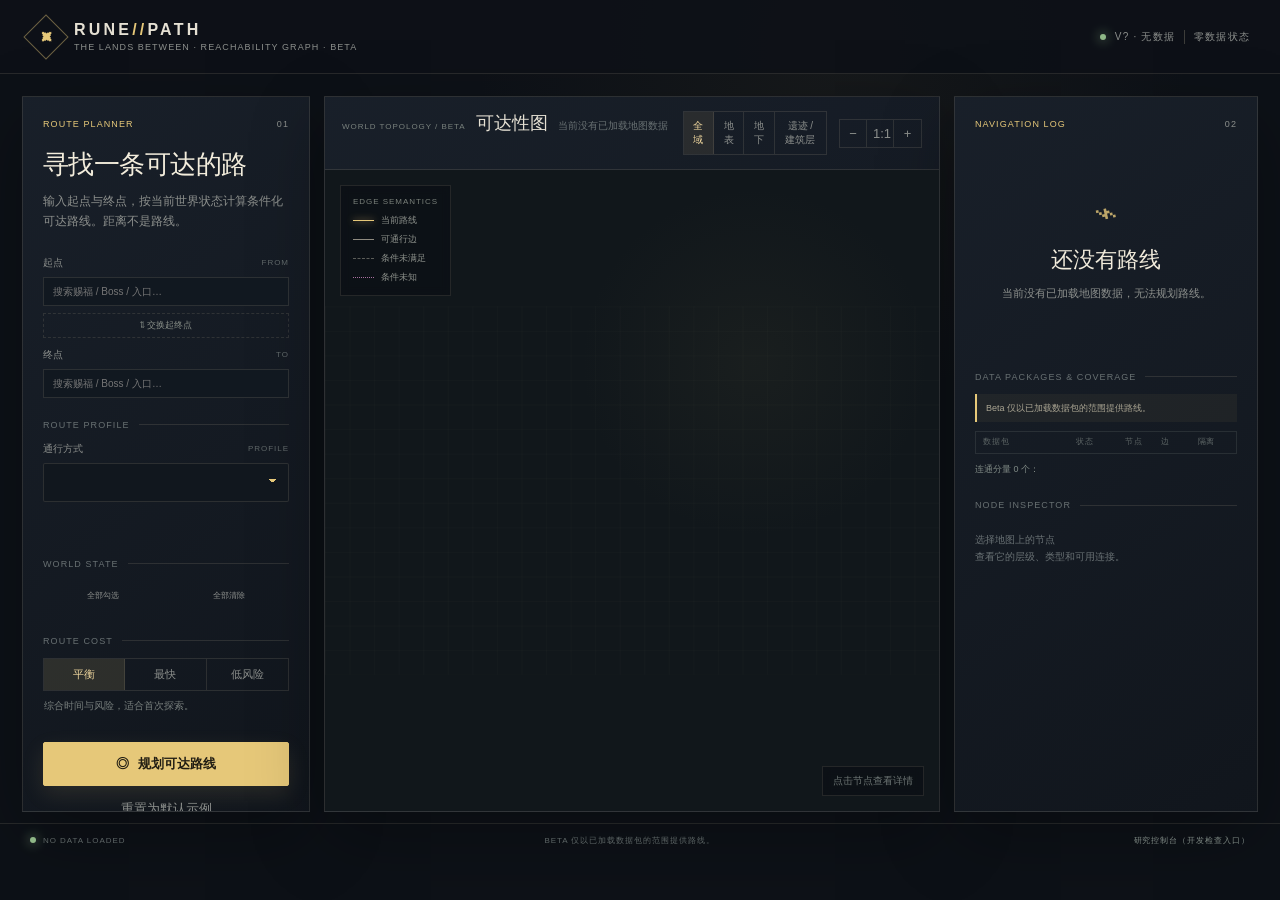
==== index.html @ a1908e92 "feat: official FromSoftware zh-CN fields for all graph data Complete data fields and display officia" ====
<!doctype html>
<html lang="zh-CN">
  <head>
    <meta charset="utf-8" />
    <meta name="viewport" content="width=device-width, initial-scale=1" />
    <meta name="theme-color" content="#0d1117" />
    <link rel="icon" href="data:image/svg+xml,%3Csvg xmlns='http://www.w3.org/2000/svg' viewBox='0 0 16 16'%3E%3Ctext y='13' font-size='13' fill='%23e9c979'%3E%E2%9C%A6%3C/text%3E%3C/svg%3E" />
    <title>RUNE//PATH · 艾尔登法环拓扑路线规划器（Beta）</title>
    <link rel="stylesheet" href="styles.css?v=beta-zh2" />
  </head>
  <body>
    <div class="app-shell">
      <header class="topbar">
        <div class="brand-lockup">
          <div class="brand-mark">✦</div>
          <div>
            <div class="brand-name">RUNE<span>//</span>PATH</div>
            <div class="brand-subtitle">THE LANDS BETWEEN · REACHABILITY GRAPH · BETA</div>
          </div>
        </div>
        <div class="topbar-meta">
          <span class="live-dot"></span>
          <span id="dataset-version">载入数据包中…</span>
          <span class="meta-divider"></span>
          <span id="package-status-chip">—</span>
        </div>
      </header>

      <main class="workspace">
        <aside class="control-panel panel">
          <div class="panel-kicker">ROUTE PLANNER <span>01</span></div>
          <h1>寻找一条可达的路</h1>
          <p class="lede">输入起点与终点，按当前世界状态计算条件化可达路线。距离不是路线。</p>

          <div class="field-group">
            <label for="origin-search">起点 <span>FROM</span></label>
            <div class="combobox" data-combobox="origin">
              <input id="origin-search" type="search" autocomplete="off" placeholder="搜索赐福 / Boss / 入口…" />
              <div class="combobox-list" hidden></div>
            </div>
          </div>
          <button id="swap-route" class="swap-button" title="交换起终点">⇅ 交换起终点</button>
          <div class="field-group">
            <label for="destination-search">终点 <span>TO</span></label>
            <div class="combobox" data-combobox="destination">
              <input id="destination-search" type="search" autocomplete="off" placeholder="搜索赐福 / Boss / 入口…" />
              <div class="combobox-list" hidden></div>
            </div>
          </div>

          <div class="section-line"><span>ROUTE PROFILE</span></div>
          <div class="field-group">
            <label for="route-profile-select">通行方式 <span>PROFILE</span></label>
            <select id="route-profile-select"></select>
          </div>
          <div class="profile-hint" id="route-profile-hint"></div>

          <div class="section-line"><span>WORLD STATE</span></div>
          <div class="condition-toolbar">
            <button id="conditions-all" class="ghost-button small">全部勾选</button>
            <button id="conditions-none" class="ghost-button small">全部清除</button>
          </div>
          <div id="conditions" class="condition-list"></div>

          <div class="section-line"><span>ROUTE COST</span></div>
          <div class="segmented" role="group" aria-label="路线偏好">
            <button class="segment active" data-preference="balanced">平衡</button>
            <button class="segment" data-preference="fast">最快</button>
            <button class="segment" data-preference="safe">低风险</button>
          </div>
          <div class="preference-hint" id="preference-hint">综合时间与风险，适合首次探索。</div>

          <button id="plan-route" class="primary-button"><span>◎</span> 规划可达路线</button>
          <button id="reset-route" class="ghost-button">重置为默认示例</button>

          <div class="data-note">
            <span class="note-icon">i</span>
            <span id="coverage-note">正在读取数据包清单…</span>
          </div>
        </aside>

        <section class="map-panel panel">
          <div class="map-toolbar">
            <div class="map-title">
              <span class="eyebrow">WORLD TOPOLOGY / BETA</span>
              <strong>可达性图</strong>
              <span id="graph-stats">加载中…</span>
            </div>
            <div class="toolbar-actions">
              <div class="layer-tabs" role="tablist" aria-label="地图层级">
                <button class="layer-tab active" data-layer="all">全域</button>
                <button class="layer-tab" data-layer="surface">地表</button>
                <button class="layer-tab" data-layer="underground">地下</button>
                <button class="layer-tab" data-layer="legacy">遗迹 / 建筑层</button>
              </div>
              <div class="zoom-controls">
                <button id="zoom-out" aria-label="缩小">−</button>
                <button id="zoom-reset" aria-label="重置缩放">1:1</button>
                <button id="zoom-in" aria-label="放大">+</button>
              </div>
            </div>
          </div>

          <div class="map-stage" id="map-stage">
            <svg id="topology-map" viewBox="0 0 1000 600" role="img" aria-label="艾尔登法环拓扑可达性图">
              <defs>
                <pattern id="grid" width="40" height="40" patternUnits="userSpaceOnUse">
                  <path d="M 40 0 L 0 0 0 40" fill="none" stroke="rgba(176, 155, 105, 0.08)" stroke-width="1" />
                </pattern>
                <filter id="route-glow" x="-50%" y="-50%" width="200%" height="200%">
                  <feGaussianBlur stdDeviation="3" result="blur" />
                  <feMerge><feMergeNode in="blur" /><feMergeNode in="SourceGraphic" /></feMerge>
                </filter>
                <marker id="arrow-default" markerWidth="8" markerHeight="8" refX="7" refY="4" orient="auto" markerUnits="strokeWidth">
                  <path d="M0,0 L8,4 L0,8 z" fill="#8f8b80" />
                </marker>
                <marker id="arrow-route" markerWidth="9" markerHeight="9" refX="8" refY="4.5" orient="auto" markerUnits="strokeWidth">
                  <path d="M0,0 L9,4.5 L0,9 z" fill="#e9c979" />
                </marker>
                <g id="map-transform">
                  <g id="region-labels"></g>
                  <g id="edge-layer"></g>
                  <g id="node-layer"></g>
                </g>
              </defs>
              <rect class="map-grid" x="0" y="0" width="1000" height="600" />
              <use href="#map-transform" />
            </svg>
            <div class="map-overlay top-left">
              <div class="map-legend-title">EDGE SEMANTICS</div>
              <div class="legend-row"><span class="legend-line route"></span><span>当前路线</span></div>
              <div class="legend-row"><span class="legend-line"></span><span>可通行边</span></div>
              <div class="legend-row"><span class="legend-line blocked"></span><span>条件未满足</span></div>
              <div class="legend-row"><span class="legend-line unknown"></span><span>条件未知</span></div>
            </div>
            <div class="map-overlay bottom-right" id="map-toast">点击节点查看详情</div>
            <div id="loading-state" class="loading-state">正在载入数据包…</div>
          </div>
        </section>

        <aside class="route-panel panel">
          <div class="panel-kicker">NAVIGATION LOG <span>02</span></div>
          <div id="route-summary" class="route-summary empty">
            <div class="summary-icon">⌁</div>
            <h2>还没有路线</h2>
            <p id="route-empty-hint">设定起点和终点后，规划器会按照当前世界状态计算可达路径。</p>
          </div>
          <div id="route-content" class="hidden">
            <div class="summary-head">
              <div>
                <span class="eyebrow">BEST AVAILABLE PATH</span>
                <h2 id="route-title">路线已规划</h2>
              </div>
              <button id="copy-route" class="copy-button" title="复制路线摘要">⧉</button>
            </div>
            <div class="metric-row">
              <div><strong id="route-time">—</strong><span>相对成本</span></div>
              <div><strong id="route-risk">—</strong><span>风险指数</span></div>
              <div><strong id="route-hops">—</strong><span>段连接</span></div>
            </div>
            <div class="path-track" id="path-track"></div>
            <div class="route-notice" id="route-notice"></div>
          </div>

          <div class="section-line node-section-title"><span>DATA PACKAGES &amp; COVERAGE</span></div>
          <div id="coverage-panel" class="coverage-panel">
            <div class="coverage-placeholder">数据包状态将在这里显示。</div>
          </div>

          <div class="section-line node-section-title"><span>NODE INSPECTOR</span></div>
          <div id="node-inspector" class="node-inspector">
            <div class="inspector-placeholder">选择地图上的节点<br />查看它的层级、类型和可用连接。</div>
          </div>
        </aside>
      </main>

      <footer class="footer-bar">
        <span><i class="status-pip"></i> <span id="engine-status">GRAPH ENGINE LOADING</span></span>
        <span id="footer-coverage">—</span>
        <span><a href="research.html" target="_blank" rel="noopener" class="research-link">研究控制台（开发检查入口）</a></span>
      </footer>
    </div>
    <script src="framework.js?v=beta-zh2"></script>
    <script src="app.js?v=beta-zh2"></script>
  </body>
</html>
---- styles.css ----
:root {
  color-scheme: dark;
  --bg: #0d1117;
  --panel: #141a22;
  --panel-raised: #1a212b;
  --panel-soft: #11171e;
  --line: rgba(202, 192, 160, 0.14);
  --line-strong: rgba(202, 192, 160, 0.26);
  --text: #e5e0d3;
  --muted: #8c8f8c;
  --gold: #e6c879;
  --gold-bright: #f3daa0;
  --blue: #73b4c8;
  --violet: #9d8bc8;
  --red: #d47d71;
  --green: #8fb787;
  --shadow: 0 24px 70px rgba(0, 0, 0, 0.28);
  font-family: "Segoe UI", "Microsoft YaHei", sans-serif;
}

* { box-sizing: border-box; }

body {
  margin: 0;
  min-width: 1120px;
  background: var(--bg);
  color: var(--text);
  font-size: 13px;
}

button, select { font: inherit; }
button { color: inherit; }

.app-shell { min-height: 100vh; background: radial-gradient(circle at 65% 5%, rgba(93, 84, 54, 0.12), transparent 30%), var(--bg); }

.topbar {
  height: 74px;
  padding: 0 30px;
  border-bottom: 1px solid var(--line);
  display: flex;
  align-items: center;
  justify-content: space-between;
  background: rgba(13, 17, 23, 0.88);
}

.brand-lockup, .topbar-meta, .toolbar-actions, .layer-tabs, .zoom-controls, .legend-row, .summary-head, .metric-row { display: flex; align-items: center; }
.brand-lockup { gap: 12px; }
.brand-mark { width: 32px; height: 32px; display: grid; place-items: center; color: var(--gold); border: 1px solid rgba(230, 200, 121, 0.44); transform: rotate(45deg); font-size: 14px; }
.brand-mark::first-letter { transform: rotate(-45deg); }
.brand-name { letter-spacing: 0.2em; font-size: 16px; font-weight: 700; }
.brand-name span { color: var(--gold); }
.brand-subtitle, .topbar-meta, .eyebrow, .panel-kicker, .section-line, label span, .map-legend-title, .footer-bar { letter-spacing: 0.12em; text-transform: uppercase; }
.brand-subtitle { font-size: 9px; color: var(--muted); margin-top: 3px; }
.topbar-meta { color: var(--muted); font-size: 10px; gap: 9px; }
.live-dot, .status-pip { width: 6px; height: 6px; background: var(--green); border-radius: 50%; box-shadow: 0 0 12px var(--green); }
.meta-divider { width: 1px; height: 14px; background: var(--line-strong); }

.workspace { padding: 22px; display: grid; grid-template-columns: 288px minmax(580px, 1fr) 304px; gap: 14px; max-width: 1720px; margin: 0 auto; height: calc(100vh - 74px - 33px - 44px); min-height: 620px; align-items: stretch; }
/* side panels scroll internally so a long condition list can never stretch the
   grid row and blow up the map panel height */
.control-panel, .route-panel { overflow-y: auto; }
.panel { background: linear-gradient(145deg, rgba(25, 32, 42, 0.98), rgba(17, 22, 29, 0.98)); border: 1px solid var(--line); box-shadow: var(--shadow); }
.control-panel, .route-panel { padding: 22px 20px; }
.panel-kicker { color: var(--gold); font-size: 9px; display: flex; justify-content: space-between; align-items: center; }
.panel-kicker span { color: var(--muted); }
h1, h2, p { margin: 0; }
h1 { font-family: Georgia, "Times New Roman", serif; font-weight: 400; letter-spacing: -0.02em; font-size: 26px; margin-top: 18px; color: #f3eddc; }
h2 { font-family: Georgia, "Times New Roman", serif; font-weight: 400; font-size: 22px; color: #f2ecdc; }
.lede { color: var(--muted); line-height: 1.7; font-size: 12px; margin: 9px 0 24px; }

.field-group { position: relative; }
.field-group label { display: flex; justify-content: space-between; align-items: center; color: var(--muted); font-size: 10px; margin-bottom: 7px; }
label span { color: #5e6667; font-size: 8px; }
select { width: 100%; appearance: none; border: 1px solid var(--line); border-radius: 2px; background: var(--panel-soft); color: var(--text); padding: 11px 30px 11px 12px; outline: none; cursor: pointer; background-image: linear-gradient(45deg, transparent 50%, var(--gold) 50%), linear-gradient(135deg, var(--gold) 50%, transparent 50%); background-position: calc(100% - 15px) 15px, calc(100% - 11px) 15px; background-size: 4px 4px, 4px 4px; background-repeat: no-repeat; }
select:focus { border-color: var(--gold); box-shadow: 0 0 0 2px rgba(230, 200, 121, 0.08); }
.route-arrow { color: var(--gold); text-align: center; font-size: 18px; line-height: 22px; opacity: .8; }

.section-line { display: flex; align-items: center; gap: 9px; color: #687072; font-size: 9px; margin: 22px 0 12px; }
.section-line::after { content: ""; height: 1px; background: var(--line); flex: 1; }
.condition-list { display: grid; gap: 7px; max-height: 46vh; overflow-y: auto; padding-right: 4px; }
.condition-item { display: flex; align-items: center; gap: 9px; padding: 8px 9px; border: 1px solid transparent; cursor: pointer; transition: .18s ease; }
.condition-item:hover { background: rgba(230, 200, 121, .04); border-color: var(--line); }
.condition-item input { accent-color: var(--gold); width: 14px; height: 14px; margin: 0; }
.condition-copy { min-width: 0; }
.condition-label { font-size: 11px; }
.condition-hint { color: #687072; font-size: 9px; margin-top: 3px; white-space: nowrap; overflow: hidden; text-overflow: ellipsis; }
.segmented { display: grid; grid-template-columns: repeat(3, 1fr); border: 1px solid var(--line); }
.segment { border: 0; border-right: 1px solid var(--line); background: transparent; padding: 8px 4px; color: var(--muted); cursor: pointer; font-size: 11px; }
.segment:last-child { border-right: 0; }
.segment.active { background: rgba(230, 200, 121, .12); color: var(--gold-bright); }
.preference-hint { min-height: 27px; color: #777e7c; font-size: 10px; line-height: 1.45; margin: 8px 1px 16px; }
.profile-hint { min-height: 27px; color: #9a9587; font-size: 10px; line-height: 1.45; margin: 8px 1px 16px; }
.primary-button, .ghost-button { width: 100%; border-radius: 2px; cursor: pointer; transition: .18s ease; }
.primary-button { padding: 12px; border: 1px solid var(--gold); color: #211d13; background: var(--gold); font-weight: 700; box-shadow: 0 8px 22px rgba(230, 200, 121, .12); }
.primary-button:hover { background: var(--gold-bright); box-shadow: 0 10px 28px rgba(230, 200, 121, .2); }
.primary-button span { margin-right: 5px; }
.ghost-button { border: 1px solid transparent; background: transparent; color: var(--muted); padding: 9px; margin-top: 4px; }
.ghost-button:hover { color: var(--text); border-color: var(--line); }
.data-note { display: flex; gap: 8px; align-items: flex-start; color: #697174; line-height: 1.55; font-size: 10px; margin-top: 28px; padding-top: 14px; border-top: 1px solid var(--line); }
.note-icon { display: grid; place-items: center; flex: 0 0 14px; width: 14px; height: 14px; border: 1px solid #667073; border-radius: 50%; font-size: 9px; }
code { color: #c0b58f; font-size: 9px; }

.map-panel { min-width: 0; display: flex; flex-direction: column; overflow: hidden; }
.map-toolbar { min-height: 70px; padding: 14px 17px; border-bottom: 1px solid var(--line); display: flex; justify-content: space-between; gap: 15px; }
.map-title { display: flex; align-items: baseline; gap: 10px; white-space: nowrap; }
.map-title strong { font-family: Georgia, "Times New Roman", serif; font-size: 18px; font-weight: 400; }
.map-title > span:last-child { color: #687072; font-size: 10px; }
.eyebrow { color: #79817d; font-size: 8px; }
.toolbar-actions { gap: 12px; }
.layer-tabs { border: 1px solid var(--line); }
.layer-tab { border: 0; border-right: 1px solid var(--line); color: var(--muted); background: transparent; padding: 7px 9px; font-size: 10px; cursor: pointer; }
.layer-tab:last-child { border-right: 0; }
.layer-tab.active { color: var(--gold-bright); background: rgba(230, 200, 121, .09); }
.zoom-controls { border: 1px solid var(--line); }
.zoom-controls button { width: 27px; height: 27px; background: transparent; border: 0; border-right: 1px solid var(--line); color: var(--muted); cursor: pointer; }
.zoom-controls button:last-child { border-right: 0; }
.zoom-controls button:hover { color: var(--gold-bright); background: rgba(230, 200, 121, .07); }
.map-stage { position: relative; flex: 1; min-height: 620px; background: #11171b; overflow: hidden; }
/* absolute fill breaks the flex/percentage height cycle between the stage and
   the SVG; without it the map grows unboundedly tall on wide viewBoxes */
#topology-map { position: absolute; inset: 0; width: 100%; height: 100%; display: block; background: radial-gradient(circle at 70% 30%, rgba(94, 89, 58, .11), transparent 28%), #11171b; }
.map-grid { fill: url(#grid); }
.map-overlay { position: absolute; pointer-events: none; background: rgba(12, 16, 21, .78); border: 1px solid rgba(202, 192, 160, .13); backdrop-filter: blur(5px); }
.map-overlay.top-left { left: 15px; top: 15px; padding: 11px 12px; }
.coordinate-layer-meta { left: 15px; bottom: 15px; max-width: 330px; padding: 9px 10px; color: #aeb5aa; font-size: 9px; line-height: 1.55; }
.coordinate-layer-meta strong { color: var(--gold-bright); font-weight: 500; }
.coordinate-layer-meta .layer-meta-note { color: #7f8984; margin-top: 4px; }
.map-overlay.bottom-right { right: 15px; bottom: 15px; padding: 7px 10px; color: #6c7473; font-size: 10px; }
.map-legend-title { color: #7a817b; font-size: 8px; margin-bottom: 8px; }
.legend-row { gap: 7px; color: #8c918b; font-size: 9px; margin-top: 6px; }
.legend-line { width: 21px; height: 0; border-top: 1.5px solid #8f8b80; }
.legend-line.route { border-color: var(--gold); box-shadow: 0 0 7px var(--gold); }
.legend-line.blocked { border-color: #5b5d59; border-top-style: dashed; }
.loading-state { position: absolute; inset: 0; display: grid; place-items: center; color: var(--muted); background: rgba(17, 23, 27, .75); }
.loading-state.hidden { display: none; }

.region-label { fill: rgba(230, 200, 121, .24); font-size: 11px; letter-spacing: .15em; font-family: Georgia, serif; }
.region-rule { stroke: rgba(230, 200, 121, .14); stroke-width: 1; stroke-dasharray: 3 8; }
.edge { fill: none; stroke: #777a74; stroke-width: 1.8; opacity: .7; marker-end: url(#arrow-default); transition: .2s ease; }
.edge.conditional { stroke-dasharray: 5 5; stroke: #545b58; opacity: .45; }
.edge.blocked { stroke: #414744; opacity: .35; }
.edge.candidate { stroke: #66716e; stroke-width: 1; stroke-dasharray: 2 6; opacity: .22; marker-end: none; }
.edge.route { stroke: var(--gold); stroke-width: 3.3; opacity: 1; marker-end: url(#arrow-route); filter: url(#route-glow); }
.edge-label { fill: #7b817c; font-size: 8px; pointer-events: none; paint-order: stroke; stroke: #11171b; stroke-width: 4px; stroke-linejoin: round; }
.edge-label.route-label { fill: var(--gold-bright); }
.node-group { cursor: pointer; transition: opacity .2s ease; }
.node-group.dim { opacity: .26; }
.node-hit { fill: transparent; stroke: transparent; stroke-width: 17; }
.node-ring { fill: #182027; stroke: #9b9b8a; stroke-width: 1.5; }
.node-core { fill: #74796f; }
.node-label { fill: #bbbbae; font-size: 10px; pointer-events: none; paint-order: stroke; stroke: #11171b; stroke-width: 4px; stroke-linejoin: round; }
.node-label-hidden { display: none; }
.node-region { fill: #6d7774; font-size: 7px; pointer-events: none; paint-order: stroke; stroke: #11171b; stroke-width: 3px; }
.node-group.selected .node-ring { stroke: var(--gold-bright); stroke-width: 2.4; filter: url(#route-glow); }
.node-group.route-node .node-ring { stroke: var(--gold); }
.node-group.origin .node-ring { stroke: var(--blue); }
.node-group.destination .node-ring { stroke: var(--red); }
.node-group.kind-target .node-ring { stroke: var(--gold); stroke-dasharray: 2 2; }
.node-group.kind-boss .node-ring { stroke: var(--red); }
.node-group.kind-teleport .node-ring { stroke: var(--violet); }
.node-group:hover .node-ring { stroke: var(--gold-bright); stroke-width: 2.3; }
.node-status { fill: var(--gold); font-size: 9px; pointer-events: none; }

.route-panel { min-height: 716px; }
.route-summary.empty { padding: 60px 8px 45px; text-align: center; }
.summary-icon { color: var(--gold); font-size: 42px; line-height: 1; transform: rotate(-12deg); opacity: .8; margin-bottom: 14px; }
.route-summary h2 { font-size: 22px; }
.route-summary p { color: var(--muted); font-size: 11px; line-height: 1.7; margin-top: 9px; }
.hidden { display: none !important; }
.summary-head { justify-content: space-between; gap: 10px; margin: 28px 0 15px; }
.summary-head h2 { margin-top: 4px; font-size: 21px; }
.copy-button { width: 30px; height: 30px; border: 1px solid var(--line); background: transparent; color: var(--muted); cursor: pointer; }
.copy-button:hover { color: var(--gold); border-color: var(--gold); }
.metric-row { border-top: 1px solid var(--line); border-bottom: 1px solid var(--line); padding: 14px 0; justify-content: space-between; }
.metric-row > div { display: flex; flex-direction: column; gap: 4px; }
.metric-row strong { font-family: Georgia, serif; color: var(--gold-bright); font-weight: 400; font-size: 22px; }
.metric-row span { color: #727977; font-size: 9px; }
.path-track { padding: 17px 3px 6px; max-height: 310px; overflow: auto; }
.path-step { position: relative; display: grid; grid-template-columns: 20px 1fr; gap: 9px; min-height: 48px; }
.path-step:not(:last-child)::before { content: ""; position: absolute; left: 9px; top: 20px; bottom: -4px; width: 1px; background: rgba(230, 200, 121, .28); }
.step-dot { z-index: 1; width: 19px; height: 19px; border: 1px solid var(--gold); background: #151c21; border-radius: 50%; color: var(--gold); display: grid; place-items: center; font-size: 8px; }
.step-copy { padding-bottom: 13px; }
.step-node { color: #ede7d7; font-size: 11px; }
.step-edge { color: var(--gold); font-size: 9px; margin-top: 4px; }
.step-meta { color: #6d7572; font-size: 9px; margin-top: 3px; }
.route-notice { color: #888d86; font-size: 10px; line-height: 1.6; padding: 9px 10px; margin-top: 8px; border-left: 2px solid var(--gold); background: rgba(230, 200, 121, .05); }
.route-notice.warning { border-color: var(--red); }
.node-section-title { margin-top: 24px; }
.node-inspector { min-height: 110px; }
.inspector-placeholder { color: #697174; font-size: 10px; line-height: 1.7; padding: 9px 0; }
.inspector-card { padding: 10px 0; }
.inspector-head { display: flex; justify-content: space-between; align-items: flex-start; gap: 8px; }
.inspector-title { color: #f0eada; font-family: Georgia, serif; font-size: 18px; }
.inspector-type { color: var(--gold); font-size: 9px; margin-top: 4px; }
.inspector-region { color: #737b78; font-size: 10px; }
.inspector-description { color: var(--muted); line-height: 1.6; font-size: 10px; margin: 12px 0; }
.inspector-online { color: #b7c18f; line-height: 1.6; font-size: 9px; margin: 8px 0 12px; border-left: 2px solid rgba(160, 190, 110, .55); padding-left: 8px; }
.inspector-target-group { color: #b7c18f; line-height: 1.5; font-size: 9px; margin: 8px 0 12px; border-left: 2px solid rgba(230, 200, 121, .55); padding-left: 8px; }
.inspector-route-assessment { color: #c6b98d; line-height: 1.5; font-size: 9px; margin: 8px 0 12px; border-left: 2px solid rgba(199, 125, 125, .65); padding-left: 8px; }
.inspector-route-assessment strong { color: #e0a49b; font-weight: 500; }
.target-group-title { color: #ded6bb; }
.target-group-meta, .target-group-items { color: #7f8984; margin-top: 3px; }
.target-group-items a { color: var(--gold); }
.target-group-route { display: flex; justify-content: space-between; gap: 8px; border-top: 1px solid rgba(119, 130, 127, .18); margin-top: 4px; padding-top: 4px; }
.target-group-route-button { width: 100%; border-left: 0; border-right: 0; border-bottom: 0; background: transparent; color: inherit; cursor: pointer; text-align: left; }
.target-group-route-button:hover { background: rgba(230, 200, 121, .08); }
.target-group-route span:last-child { color: #7f8984; text-align: right; }
.online-query { margin: 8px 0 12px; }
.online-query-row { display: grid; grid-template-columns: 82px 1fr 42px; gap: 4px; }
.online-query-row select, .online-query-row input, .online-query-row button { min-width: 0; border: 1px solid var(--line); background: #111820; color: #b9b8a9; font-size: 9px; padding: 6px 5px; }
.online-query-row button { color: var(--gold); cursor: pointer; }
.online-query-row button:hover { border-color: rgba(230, 200, 121, .6); }
.online-poi-results { color: #7f8984; font-size: 9px; line-height: 1.5; max-height: 180px; overflow: auto; margin-top: 6px; }
.online-poi-summary { color: #b7c18f; margin-bottom: 5px; }
.online-poi-result { border-top: 1px solid rgba(119, 130, 127, .18); padding: 5px 0; }
.online-poi-result.clickable { cursor: pointer; }
.online-poi-result.clickable:hover { background: rgba(230, 200, 121, .06); }
.online-poi-result strong, .online-poi-result span { display: block; }
.online-poi-result strong { color: #ded6bb; font-weight: 500; }
.online-poi-result span { color: #7f8984; }
.online-text-location-list { display: grid; gap: 4px; margin-top: 5px; }
.online-text-location-button { border: 1px solid var(--line); background: transparent; color: var(--gold); cursor: pointer; font-size: 9px; padding: 4px 5px; text-align: left; }
.online-text-location-button:hover { border-color: rgba(230, 200, 121, .6); background: rgba(230, 200, 121, .06); }
.online-item-evidence-list { display: grid; gap: 4px; margin-top: 6px; }
.online-item-evidence-button { border: 1px solid rgba(160, 190, 110, .25); background: rgba(17, 24, 32, .45); color: #aebd9a; cursor: pointer; font-size: 9px; line-height: 1.4; padding: 5px 6px; text-align: left; }
.online-item-evidence-button:hover { border-color: rgba(230, 200, 121, .6); background: rgba(230, 200, 121, .06); }
.coordinate-inspector-details { color: #7f8984; font-size: 9px; margin-top: 10px; }
.coordinate-inspector-details summary { color: var(--gold); cursor: pointer; }
.coordinate-inspector-details pre { max-height: 220px; overflow: auto; white-space: pre-wrap; word-break: break-word; background: rgba(17, 24, 32, .7); padding: 7px; margin-top: 5px; }
.map-mode-tabs { display: flex; gap: 3px; margin-right: 5px; }
.map-mode { border: 1px solid var(--line); background: transparent; color: #7f8984; font-size: 9px; padding: 5px 7px; cursor: pointer; }
.map-mode.active, .map-mode:hover { color: var(--gold); border-color: rgba(230, 200, 121, .55); }
.coordinate-map-select { max-width: 170px; border: 1px solid var(--line); background: #111820; color: #b9b8a9; font-size: 9px; padding: 5px; }
.coordinate-poi-label { fill: #d8d0b5; font-size: 8px; pointer-events: none; }
.coordinate-poi-label.item { fill: #a8bd8e; }
.node-core.item { fill: #a8bd8e; }
.node-core.entity { fill: #c77d7d; }
.node-core.gathering { fill: #8bb4a6; }
.node-core.grace-position { fill: #d0a85f; }
.node-core.boss { fill: #d46b73; }
.node-core.conversion { fill: #73b9c9; }
.node-core.local-msbe-core { fill: #99a5a7; }
.node-core.local-msbe-core.asset { fill: #7e8b8f; }
.node-core.local-msbe-core.collision { fill: #e9c979; }
.node-core.local-msbe-core.connectcollision { fill: #e28f63; }
.node-core.local-msbe-core.enemy { fill: #d46b73; }
.node-core.local-msbe-core.dummyenemy { fill: #a86f9f; }
.node-core.local-msbe-core.map-piece { fill: #889da7; }
.node-core.local-msbe-core.transition { fill: #73b9c9; }
.node-core.local-msbe-core.connection { fill: #73b9c9; }
.node-core.local-msbe-core.treasure { fill: #a8bd8e; }
.local-topology-edge { stroke: rgba(115, 185, 201, .28); stroke-width: 1; pointer-events: stroke; }
.local-topology-edge.selected { stroke: #e9c979; stroke-width: 2.2; opacity: .9; }
.local-abstract-relation { stroke: rgba(233,201,121,.32); stroke-width: 1.4; stroke-dasharray: 4 4; pointer-events: none; }
.local-abstract-interaction { stroke: rgba(205,170,238,.38); stroke-width: 1.1; stroke-dasharray: 2 4; pointer-events: none; }
.local-abstract-interaction-transport { stroke: #f08eb7; stroke-width: 1.6; stroke-dasharray: 5 2; pointer-events: none; opacity: .82; }
.local-abstract-scripted-warp { stroke: #f1b46a; stroke-width: 1.8; stroke-dasharray: 6 3; pointer-events: none; opacity: .9; }
.local-abstract-emevd-warp-evidence { stroke: #a8a2e8; stroke-width: 1.2; stroke-dasharray: 3 3; pointer-events: none; opacity: .75; }
.local-abstract-exact-endpoint { stroke: #8bd4b5; stroke-width: 1.6; pointer-events: none; opacity: .85; }
.local-native-edge { stroke: rgba(115, 185, 201, .34); stroke-width: 1.2; pointer-events: stroke; opacity: .82; }
.local-native-core { fill: #73b9c9; stroke: rgba(10, 18, 24, .9); stroke-width: 1; }
.local-native-node:hover .local-native-core { fill: #e9c979; stroke: #fff0b0; stroke-width: 1.5; }
.local-abstract-core { stroke: rgba(10,18,24,.8); stroke-width: 1; }
.local-abstract.map_connection_endpoint .local-abstract-core { fill: #73b9c9; }
.local-abstract.interaction_event .local-abstract-core { fill: #e9c979; }
.local-abstract.vertical_jump_region .local-abstract-core,
.local-abstract.vertical_fall_region .local-abstract-core,
.local-abstract.locked_vertical_jump_region .local-abstract-core,
.local-abstract.locked_vertical_fall_region .local-abstract-core { fill: #d993c4; }
.local-abstract.airflow_region .local-abstract-core { fill: #8bd4b5; }
.node-core.local-topology-core { fill: #73b9c9; }
.coordinate-axis { fill: #717b77; font-size: 8px; pointer-events: none; }
.coordinate-focus-ring { fill: rgba(247, 224, 160, .08); stroke: #f7e0a0; stroke-width: 2; vector-effect: non-scaling-stroke; }
.coordinate-focus-core { fill: #fff2b7; stroke: #5b4b2b; stroke-width: 1; vector-effect: non-scaling-stroke; }
.coordinate-focus { pointer-events: auto; }
.inspector-source { color: #7f8984; line-height: 1.6; font-size: 9px; margin: 8px 0 12px; border-left: 2px solid rgba(230, 200, 121, .35); padding-left: 8px; }
.inspector-actions { display: grid; grid-template-columns: 1fr 1fr; gap: 6px; }
.inspector-actions button { border: 1px solid var(--line); background: transparent; color: #9b9f94; font-size: 9px; padding: 7px 3px; cursor: pointer; }
.inspector-actions button:hover { color: var(--gold); border-color: rgba(230, 200, 121, .5); }
.connection-list { margin-top: 13px; border-top: 1px solid var(--line); padding-top: 9px; }
.connection-list-title { color: #727a75; font-size: 9px; margin-bottom: 5px; }
.connection-item { display: flex; justify-content: space-between; gap: 8px; color: #9ca095; font-size: 9px; padding: 4px 0; }
.connection-mode { color: #7c8b88; text-align: right; }

.footer-bar { height: 33px; border-top: 1px solid var(--line); padding: 0 30px; display: flex; justify-content: space-between; align-items: center; color: #5d6565; font-size: 8px; }
.footer-bar > span:first-child { display: flex; align-items: center; gap: 7px; }

@media (max-width: 1250px) {
  body { min-width: 980px; }
  .workspace { grid-template-columns: 260px minmax(500px, 1fr) 270px; padding: 14px; }
  .control-panel, .route-panel { padding-left: 15px; padding-right: 15px; }
  .layer-tab { padding-left: 6px; padding-right: 6px; }
}

/* ============ RUNE//PATH Beta player UI ============ */

/* combobox search */
.combobox { position: relative; }
.combobox input { width: 100%; box-sizing: border-box; border: 1px solid var(--line); background: #111820; color: #b9b8a9; font-size: 10px; padding: 8px 9px; }
.combobox input:focus { outline: none; border-color: rgba(230, 200, 121, .55); }
.combobox-list { position: absolute; z-index: 50; top: calc(100% + 4px); left: 0; right: 0; max-height: 260px; overflow: auto; background: #0e1419; border: 1px solid var(--line); box-shadow: 0 8px 24px rgba(0,0,0,.5); }
.combobox-group { color: var(--gold); font-size: 8px; letter-spacing: .12em; padding: 7px 9px 3px; text-transform: uppercase; }
.combobox-item { display: flex; justify-content: space-between; gap: 8px; padding: 6px 9px; cursor: pointer; }
.combobox-item.active, .combobox-item:hover { background: rgba(230, 200, 121, .09); }
.combobox-item-label { color: #ded6bb; font-size: 10px; }
.combobox-item-meta { color: #6f7874; font-size: 8px; text-align: right; white-space: nowrap; }
.combobox-empty { color: #7f8984; font-size: 9px; padding: 10px 9px; }

.swap-button { width: 100%; border: 1px dashed var(--line); background: transparent; color: #8a9089; font-size: 9px; padding: 5px 0; margin: 7px 0 10px; cursor: pointer; }
.swap-button:hover { color: var(--gold); border-color: rgba(230, 200, 121, .5); }

.condition-toolbar { display: flex; gap: 6px; margin-bottom: 8px; }
.ghost-button.small { font-size: 8px; padding: 4px 7px; }
.condition-empty { color: #7f8984; font-size: 9px; padding: 8px 0; }

/* route steps */
.route-step { display: flex; gap: 10px; padding: 10px 0; border-bottom: 1px solid rgba(119, 130, 127, .16); }
.route-step-index { flex: 0 0 20px; height: 20px; border: 1px solid rgba(230, 200, 121, .5); color: var(--gold); font-size: 9px; display: flex; align-items: center; justify-content: center; border-radius: 50%; }
.route-step-body { min-width: 0; }
.route-step-title { color: #e2dcc4; font-size: 10.5px; line-height: 1.5; }
.route-step-arrow { color: var(--gold); margin: 0 3px; }
.route-step-meta { color: #b7c18f; font-size: 9px; margin-top: 2px; }
.route-step-detail { color: #7f8984; font-size: 8.5px; margin-top: 2px; line-height: 1.5; }
.route-step-provenance { display: flex; flex-wrap: wrap; gap: 5px; margin-top: 5px; }
.prov-chip { border: 1px solid rgba(119, 130, 127, .3); color: #8b938d; font-size: 8px; padding: 2px 5px; }
.prov-chip.prov-oneway { border-color: rgba(230, 200, 121, .5); color: var(--gold); }

/* blocked explanation card */
.blocked-card { padding: 4px 2px; }
.blocked-title { color: #d8a08a; font-size: 10.5px; line-height: 1.6; margin-bottom: 9px; }
.blocked-conditions { display: grid; gap: 6px; margin-bottom: 9px; }
.blocked-condition { border-left: 2px solid rgba(230, 200, 121, .5); background: rgba(230, 200, 121, .05); padding: 7px 9px; }
.blocked-condition-label { color: #e2dcc4; font-size: 10px; }
.blocked-condition-hint { color: #7f8984; font-size: 8.5px; margin-top: 2px; line-height: 1.5; }
.blocked-tip { color: #6f7874; font-size: 8.5px; line-height: 1.6; }

/* coverage panel */
.coverage-panel { color: #8b938d; font-size: 9px; line-height: 1.6; }
.coverage-placeholder { color: #5d6565; font-size: 9px; padding: 8px 0; }
.coverage-statement { border-left: 2px solid var(--gold); background: rgba(230, 200, 121, .05); padding: 7px 9px; margin-bottom: 9px; color: #a9a492; }
.coverage-table { border: 1px solid rgba(119, 130, 127, .2); margin-bottom: 8px; }
.coverage-row { display: grid; grid-template-columns: 1.4fr .7fr .5fr .5fr .5fr; gap: 5px; padding: 4px 7px; border-bottom: 1px solid rgba(119, 130, 127, .12); }
.coverage-row:last-child { border-bottom: none; }
.coverage-row-head { color: #5d6565; font-size: 8px; text-transform: uppercase; letter-spacing: .1em; }
.coverage-row span { overflow: hidden; text-overflow: ellipsis; white-space: nowrap; }
.status-ok { color: #a8bd8e; }
.status-fail { color: #d46b73; }
.status-pending { color: #7f8984; }
.coverage-details { margin-top: 6px; }
.coverage-details summary { color: var(--gold); cursor: pointer; font-size: 9px; }
.quarantine-package { color: #c9a25f; font-size: 8.5px; margin-top: 5px; }
.quarantine-item { color: #7f8984; font-size: 8px; padding-left: 9px; }
.coverage-components { color: #7f8984; margin-top: 8px; }
.coverage-warning { color: #d8a08a; margin-top: 8px; line-height: 1.6; }

/* node inspector */
.inspector-section-title { color: #5d6565; font-size: 8px; text-transform: uppercase; letter-spacing: .1em; margin: 10px 0 4px; }
.inspector-edge { display: flex; justify-content: space-between; gap: 8px; color: #9ca095; font-size: 9px; padding: 3px 0; }
.inspector-edge-blocked { color: #6d726d; }
.inspector-edge-mode { color: #7c8b88; text-align: right; }

/* edge unknown state */
.legend-line.unknown { border-color: #a86f9f; border-top-style: dotted; }
.edge.unknown { stroke: #7a5f80; stroke-dasharray: 3 3; opacity: .45; }

.research-link { color: #7f8984; text-decoration: none; }
.research-link:hover { color: var(--gold); }
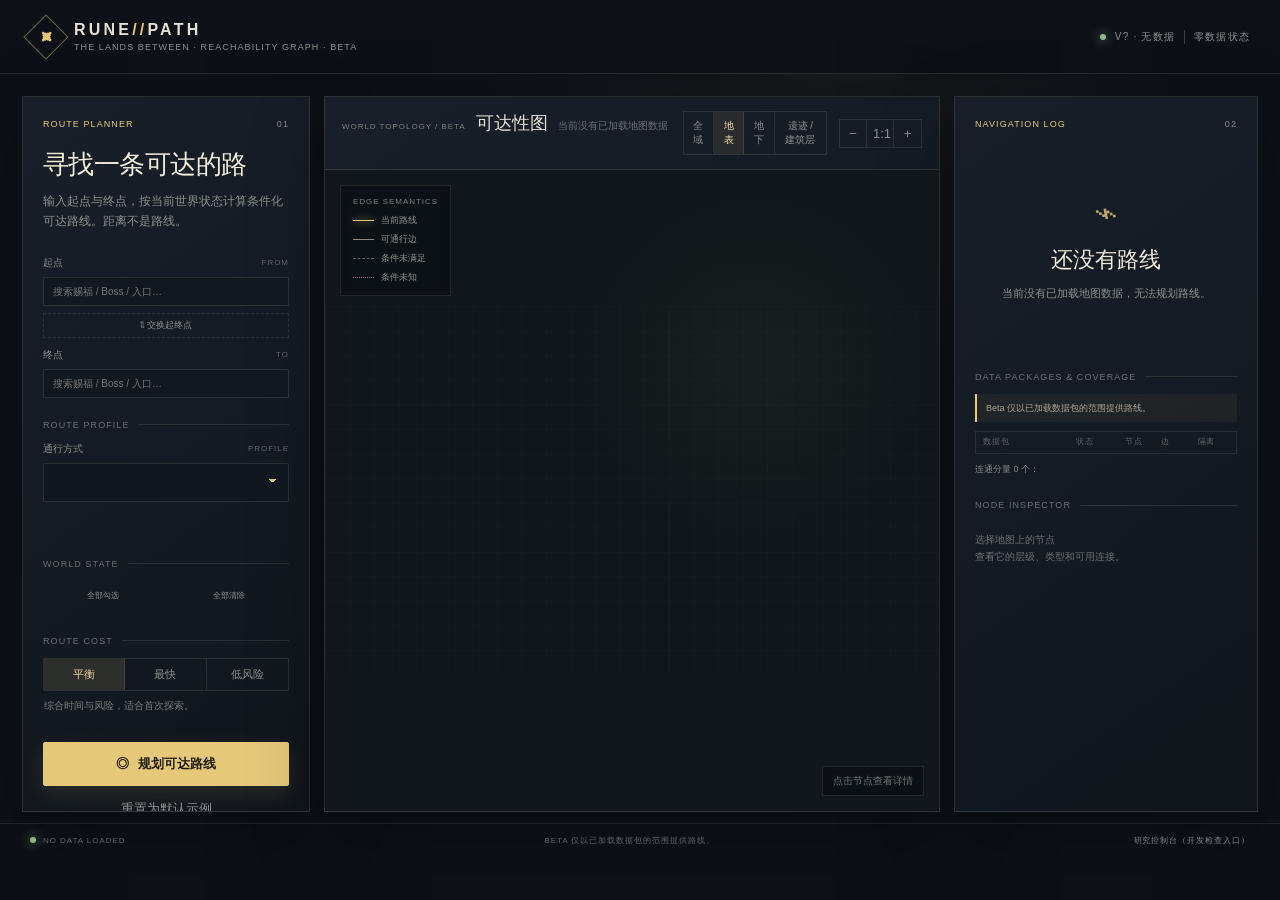
==== commit 549de32b: "feat: map readability overhaul (方案一~五) - 方案一: catalog graces auto-layout around region anchors (192 " ====
--- a/index.html
+++ b/index.html
@@ -6,7 +6,7 @@
     <meta name="theme-color" content="#0d1117" />
     <link rel="icon" href="data:image/svg+xml,%3Csvg xmlns='http://www.w3.org/2000/svg' viewBox='0 0 16 16'%3E%3Ctext y='13' font-size='13' fill='%23e9c979'%3E%E2%9C%A6%3C/text%3E%3C/svg%3E" />
     <title>RUNE//PATH · 艾尔登法环拓扑路线规划器（Beta）</title>
-    <link rel="stylesheet" href="styles.css?v=beta-zh2" />
+    <link rel="stylesheet" href="styles.css?v=v1-map-v3" />
   </head>
   <body>
     <div class="app-shell">
@@ -88,8 +88,8 @@
             </div>
             <div class="toolbar-actions">
               <div class="layer-tabs" role="tablist" aria-label="地图层级">
-                <button class="layer-tab active" data-layer="all">全域</button>
-                <button class="layer-tab" data-layer="surface">地表</button>
+                <button class="layer-tab" data-layer="all">全域</button>
+                <button class="layer-tab active" data-layer="surface">地表</button>
                 <button class="layer-tab" data-layer="underground">地下</button>
                 <button class="layer-tab" data-layer="legacy">遗迹 / 建筑层</button>
               </div>
@@ -180,7 +180,7 @@
         <span><a href="research.html" target="_blank" rel="noopener" class="research-link">研究控制台（开发检查入口）</a></span>
       </footer>
     </div>
-    <script src="framework.js?v=beta-zh2"></script>
-    <script src="app.js?v=beta-zh2"></script>
+    <script src="framework.js?v=v1-map-v3"></script>
+    <script src="app.js?v=v1-map-v3"></script>
   </body>
 </html>
--- a/styles.css
+++ b/styles.css
@@ -365,3 +365,20 @@
 
 .research-link { color: #7f8984; text-decoration: none; }
 .research-link:hover { color: var(--gold); }
+
+/* ============ map readability (方案四/二/五) ============ */
+
+/* zoom-dependent label levels: far view keeps only region labels readable */
+.map-stage[data-zoom-level="far"] .node-label,
+.map-stage[data-zoom-level="far"] .node-region { display: none; }
+.map-stage[data-zoom-level="far"] .node-status { display: none; }
+.map-stage[data-zoom-level="mid"] .node-region { display: none; }
+
+/* edge evidence channels (方案五) */
+.edge.local-declared { stroke-dasharray: 6 4; opacity: 0.45; }
+.edge.catalog-grace { stroke-dasharray: 2 4; opacity: 0.22; }
+.edge.local-declared.route, .edge.catalog-grace.route { opacity: 0.95; }
+
+/* focus mode dimming (方案二): non-focus nodes/edges recede */
+.edge.dim-edge { opacity: 0.08; }
+.node-group.dim-hard { opacity: 0.06; pointer-events: none; }
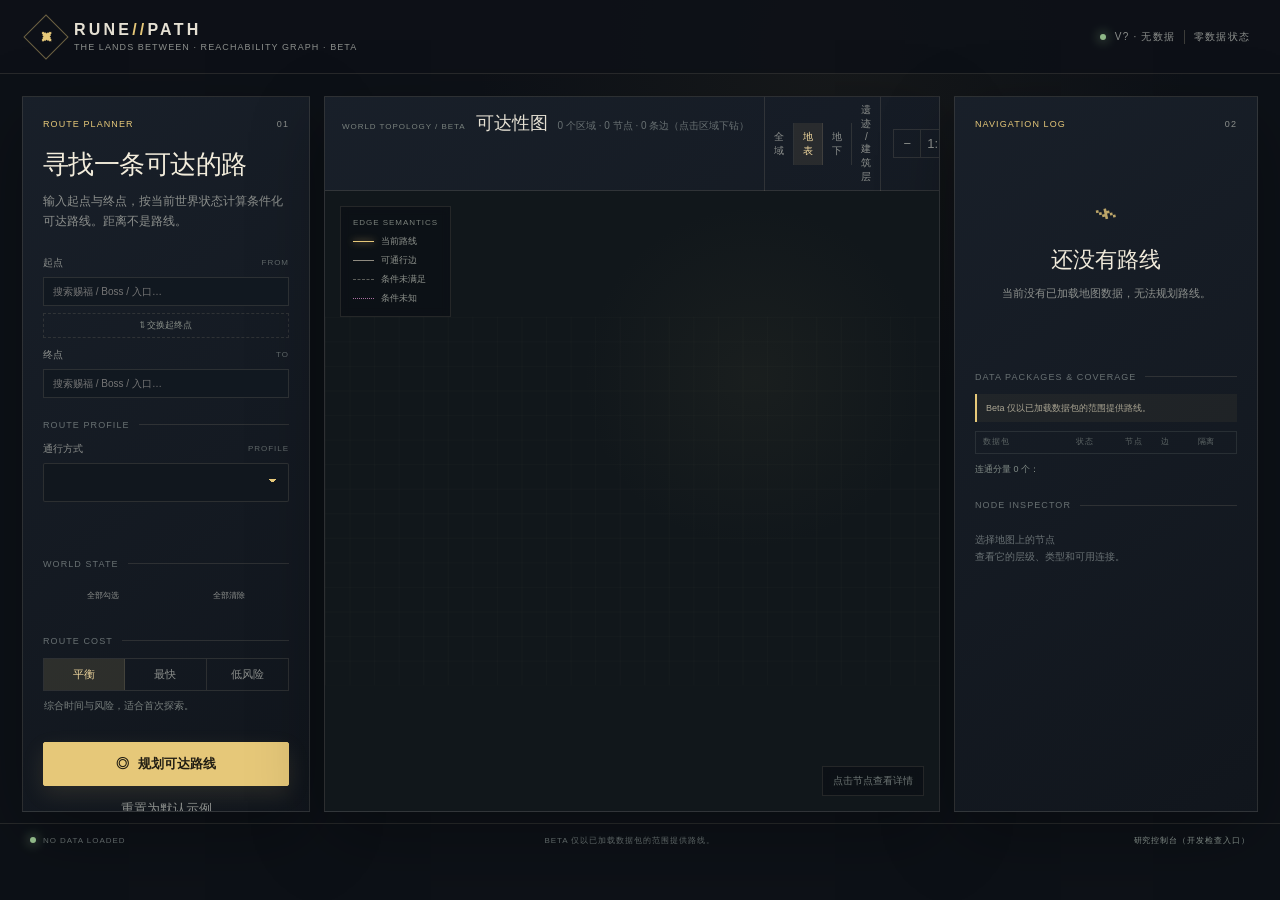
==== commit d4350552: "feat: region aggregate overview (方案六) - Default map view is now a region-level aggregate: 122 offici" ====
--- a/index.html
+++ b/index.html
@@ -6,7 +6,7 @@
     <meta name="theme-color" content="#0d1117" />
     <link rel="icon" href="data:image/svg+xml,%3Csvg xmlns='http://www.w3.org/2000/svg' viewBox='0 0 16 16'%3E%3Ctext y='13' font-size='13' fill='%23e9c979'%3E%E2%9C%A6%3C/text%3E%3C/svg%3E" />
     <title>RUNE//PATH · 艾尔登法环拓扑路线规划器（Beta）</title>
-    <link rel="stylesheet" href="styles.css?v=v1-map-v3" />
+    <link rel="stylesheet" href="styles.css?v=v1-regions3" />
   </head>
   <body>
     <div class="app-shell">
@@ -98,6 +98,7 @@
                 <button id="zoom-reset" aria-label="重置缩放">1:1</button>
                 <button id="zoom-in" aria-label="放大">+</button>
               </div>
+              <button id="map-back" class="map-back-button" hidden>← 返回全局</button>
             </div>
           </div>
 
@@ -180,7 +181,7 @@
         <span><a href="research.html" target="_blank" rel="noopener" class="research-link">研究控制台（开发检查入口）</a></span>
       </footer>
     </div>
-    <script src="framework.js?v=v1-map-v3"></script>
-    <script src="app.js?v=v1-map-v3"></script>
+    <script src="framework.js?v=v1-regions3"></script>
+    <script src="app.js?v=v1-regions3"></script>
   </body>
 </html>
--- a/styles.css
+++ b/styles.css
@@ -382,3 +382,22 @@
 /* focus mode dimming (方案二): non-focus nodes/edges recede */
 .edge.dim-edge { opacity: 0.08; }
 .node-group.dim-hard { opacity: 0.06; pointer-events: none; }
+
+/* camera interactions: grab cursor, panning state, no text selection */
+.map-stage { cursor: grab; user-select: none; }
+.map-stage.panning { cursor: grabbing; }
+
+/* ============ region overview (方案六) ============ */
+.region-node { cursor: pointer; }
+.region-node-core {
+  fill: rgba(230, 200, 121, 0.10);
+  stroke: rgba(230, 200, 121, 0.55);
+  stroke-width: 1.5;
+}
+.region-node:hover .region-node-core { fill: rgba(230, 200, 121, 0.24); }
+.region-node-label { fill: #e9c979; font-size: 15px; text-anchor: middle; font-weight: 600; pointer-events: none; }
+.region-node-sub { fill: #7f8984; font-size: 10px; text-anchor: middle; pointer-events: none; }
+.region-edge { stroke: rgba(115, 180, 200, 0.28); stroke-width: 1.5; stroke-dasharray: 5 4; pointer-events: none; }
+.map-back-button { border: 1px solid var(--line); background: transparent; color: var(--gold); font-size: 10px; padding: 5px 9px; margin-left: 6px; cursor: pointer; }
+.map-back-button:hover { border-color: rgba(230, 200, 121, 0.6); }
+.region-node-hit { fill: transparent; pointer-events: all; cursor: pointer; }
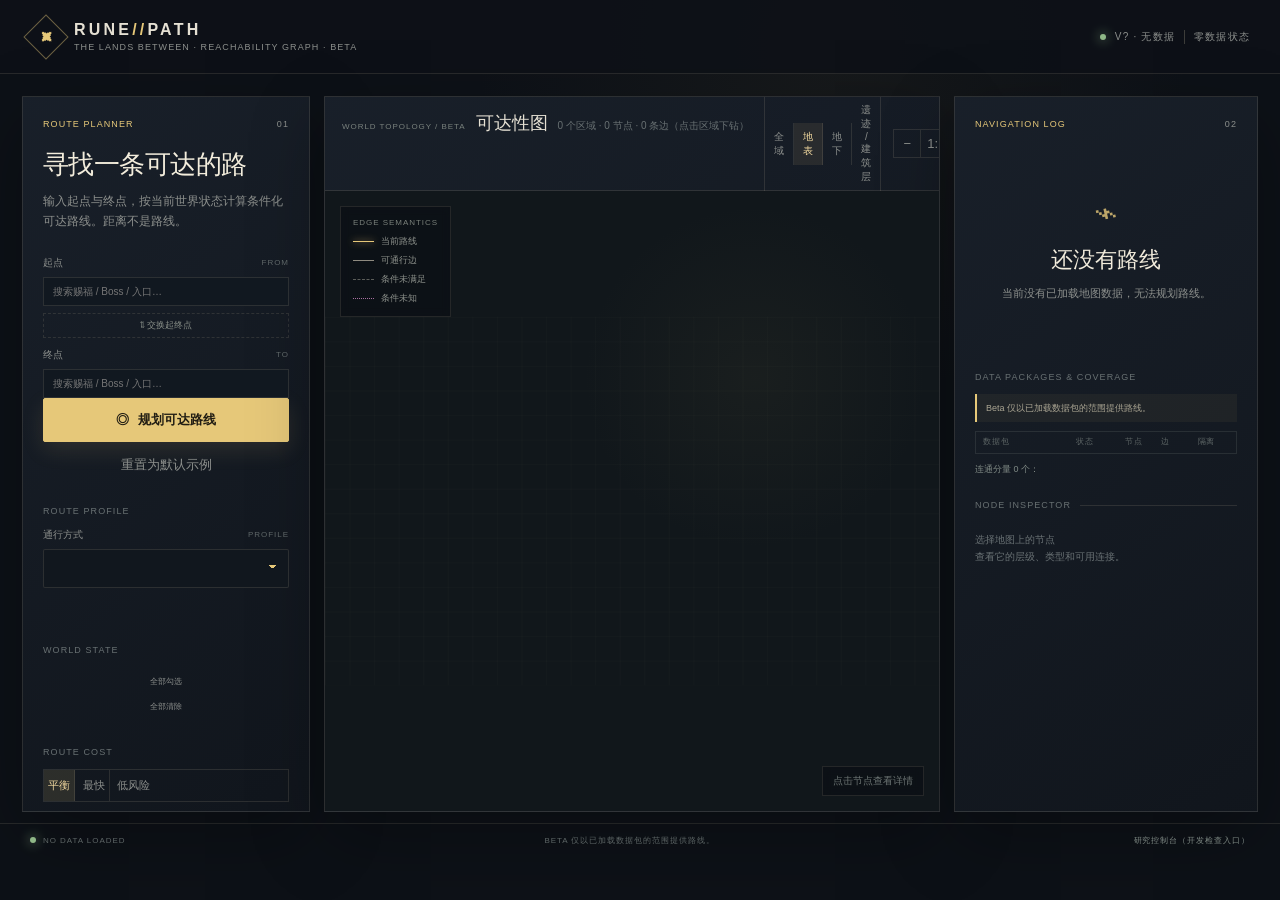
==== commit 01485481: "feat: mobile portrait layout and touch controls - Responsive single-column layout under 900px: works" ====
--- a/index.html
+++ b/index.html
@@ -2,11 +2,11 @@
 <html lang="zh-CN">
   <head>
     <meta charset="utf-8" />
-    <meta name="viewport" content="width=device-width, initial-scale=1" />
+    <meta name="viewport" content="width=device-width, initial-scale=1, maximum-scale=1, user-scalable=no" />
     <meta name="theme-color" content="#0d1117" />
     <link rel="icon" href="data:image/svg+xml,%3Csvg xmlns='http://www.w3.org/2000/svg' viewBox='0 0 16 16'%3E%3Ctext y='13' font-size='13' fill='%23e9c979'%3E%E2%9C%A6%3C/text%3E%3C/svg%3E" />
     <title>RUNE//PATH · 艾尔登法环拓扑路线规划器（Beta）</title>
-    <link rel="stylesheet" href="styles.css?v=v1-regions3" />
+    <link rel="stylesheet" href="styles.css?v=v1-mobile2" />
   </head>
   <body>
     <div class="app-shell">
@@ -48,30 +48,33 @@
             </div>
           </div>
 
-          <div class="section-line"><span>ROUTE PROFILE</span></div>
-          <div class="field-group">
-            <label for="route-profile-select">通行方式 <span>PROFILE</span></label>
-            <select id="route-profile-select"></select>
-          </div>
-          <div class="profile-hint" id="route-profile-hint"></div>
-
-          <div class="section-line"><span>WORLD STATE</span></div>
-          <div class="condition-toolbar">
-            <button id="conditions-all" class="ghost-button small">全部勾选</button>
-            <button id="conditions-none" class="ghost-button small">全部清除</button>
-          </div>
-          <div id="conditions" class="condition-list"></div>
-
-          <div class="section-line"><span>ROUTE COST</span></div>
-          <div class="segmented" role="group" aria-label="路线偏好">
-            <button class="segment active" data-preference="balanced">平衡</button>
-            <button class="segment" data-preference="fast">最快</button>
-            <button class="segment" data-preference="safe">低风险</button>
-          </div>
-          <div class="preference-hint" id="preference-hint">综合时间与风险，适合首次探索。</div>
-
           <button id="plan-route" class="primary-button"><span>◎</span> 规划可达路线</button>
           <button id="reset-route" class="ghost-button">重置为默认示例</button>
+
+          <details class="advanced-settings">
+            <summary class="advanced-settings-summary">世界状态与通行设置</summary>
+            <div class="section-line"><span>ROUTE PROFILE</span></div>
+            <div class="field-group">
+              <label for="route-profile-select">通行方式 <span>PROFILE</span></label>
+              <select id="route-profile-select"></select>
+            </div>
+            <div class="profile-hint" id="route-profile-hint"></div>
+
+            <div class="section-line"><span>WORLD STATE</span></div>
+            <div class="condition-toolbar">
+              <button id="conditions-all" class="ghost-button small">全部勾选</button>
+              <button id="conditions-none" class="ghost-button small">全部清除</button>
+            </div>
+            <div id="conditions" class="condition-list"></div>
+
+            <div class="section-line"><span>ROUTE COST</span></div>
+            <div class="segmented" role="group" aria-label="路线偏好">
+              <button class="segment active" data-preference="balanced">平衡</button>
+              <button class="segment" data-preference="fast">最快</button>
+              <button class="segment" data-preference="safe">低风险</button>
+            </div>
+            <div class="preference-hint" id="preference-hint">综合时间与风险，适合首次探索。</div>
+          </details>
 
           <div class="data-note">
             <span class="note-icon">i</span>
@@ -163,10 +166,13 @@
             <div class="route-notice" id="route-notice"></div>
           </div>
 
-          <div class="section-line node-section-title"><span>DATA PACKAGES &amp; COVERAGE</span></div>
-          <div id="coverage-panel" class="coverage-panel">
-            <div class="coverage-placeholder">数据包状态将在这里显示。</div>
-          </div>
+          <details class="advanced-settings coverage-details-mobile">
+            <summary class="advanced-settings-summary">数据包状态与覆盖声明</summary>
+            <div class="section-line node-section-title"><span>DATA PACKAGES &amp; COVERAGE</span></div>
+            <div id="coverage-panel" class="coverage-panel">
+              <div class="coverage-placeholder">数据包状态将在这里显示。</div>
+            </div>
+          </details>
 
           <div class="section-line node-section-title"><span>NODE INSPECTOR</span></div>
           <div id="node-inspector" class="node-inspector">
@@ -181,7 +187,7 @@
         <span><a href="research.html" target="_blank" rel="noopener" class="research-link">研究控制台（开发检查入口）</a></span>
       </footer>
     </div>
-    <script src="framework.js?v=v1-regions3"></script>
-    <script src="app.js?v=v1-regions3"></script>
+    <script src="framework.js?v=v1-mobile2"></script>
+    <script src="app.js?v=v1-mobile2"></script>
   </body>
 </html>
--- a/styles.css
+++ b/styles.css
@@ -401,3 +401,57 @@
 .map-back-button { border: 1px solid var(--line); background: transparent; color: var(--gold); font-size: 10px; padding: 5px 9px; margin-left: 6px; cursor: pointer; }
 .map-back-button:hover { border-color: rgba(230, 200, 121, 0.6); }
 .region-node-hit { fill: transparent; pointer-events: all; cursor: pointer; }
+
+/* ============ mobile portrait layout (竖屏触屏优化) ============ */
+@media (max-width: 900px) {
+  body { min-width: 0; font-size: 14px; }
+  .app-shell { min-height: 100dvh; }
+  .topbar { height: auto; padding: 10px 12px; flex-wrap: wrap; gap: 8px; }
+  .brand-subtitle { display: none; }
+  .topbar-meta { font-size: 9px; flex-wrap: wrap; }
+  .workspace {
+    display: flex;
+    flex-direction: column;
+    height: auto;
+    min-height: 0;
+    padding: 8px;
+    gap: 8px;
+    max-width: none;
+  }
+  /* 地图优先:排在配置面板之后、路线面板之前,占约 55% 视口高 */
+  .map-panel { order: 2; min-height: 56dvh; flex: none; }
+  .control-panel { order: 1; padding: 12px 12px; overflow-y: visible; }
+  .route-panel { order: 3; padding: 12px 12px; overflow-y: visible; }
+  .footer-bar { display: none; }
+  /* 触控目标 ≥44px */
+  .combobox input, .primary-button, .ghost-button, .swap-button,
+  .segment, .layer-tab, .zoom-controls button, .map-back-button,
+  .condition-item input, .copy-button {
+    min-height: 44px;
+  }
+  .combobox input { font-size: 16px; }  /* 防 iOS 聚焦缩放 */
+  .condition-list { max-height: 34dvh; }
+  .layer-tabs { flex-wrap: wrap; }
+  .map-toolbar { flex-wrap: wrap; gap: 6px; }
+  .map-overlay.top-left { display: none; }  /* 图例让位给地图 */
+  .map-stage { touch-action: none; }
+  .coverage-panel { max-height: 40dvh; overflow-y: auto; }
+  .path-track { max-height: none; }
+}
+
+/* 移动端高级设置折叠(桌面自动展开) */
+.advanced-settings-summary { color: var(--gold); font-size: 11px; cursor: pointer; padding: 8px 0; min-height: 44px; display: flex; align-items: center; }
+.advanced-settings { border-top: 1px solid var(--line); margin-top: 12px; }
+@media (min-width: 901px) {
+  .advanced-settings-summary { display: none; }
+  .advanced-settings { border-top: 0; margin-top: 0; }
+  .advanced-settings > .section-line,
+  .advanced-settings > .field-group,
+  .advanced-settings > .profile-hint,
+  .advanced-settings > .condition-toolbar,
+  .advanced-settings > .condition-list,
+  .advanced-settings > .segmented,
+  .advanced-settings > .preference-hint { display: revert; }
+  /* details 折叠在桌面强制展开 */
+  .advanced-settings[open] { display: block; }
+}
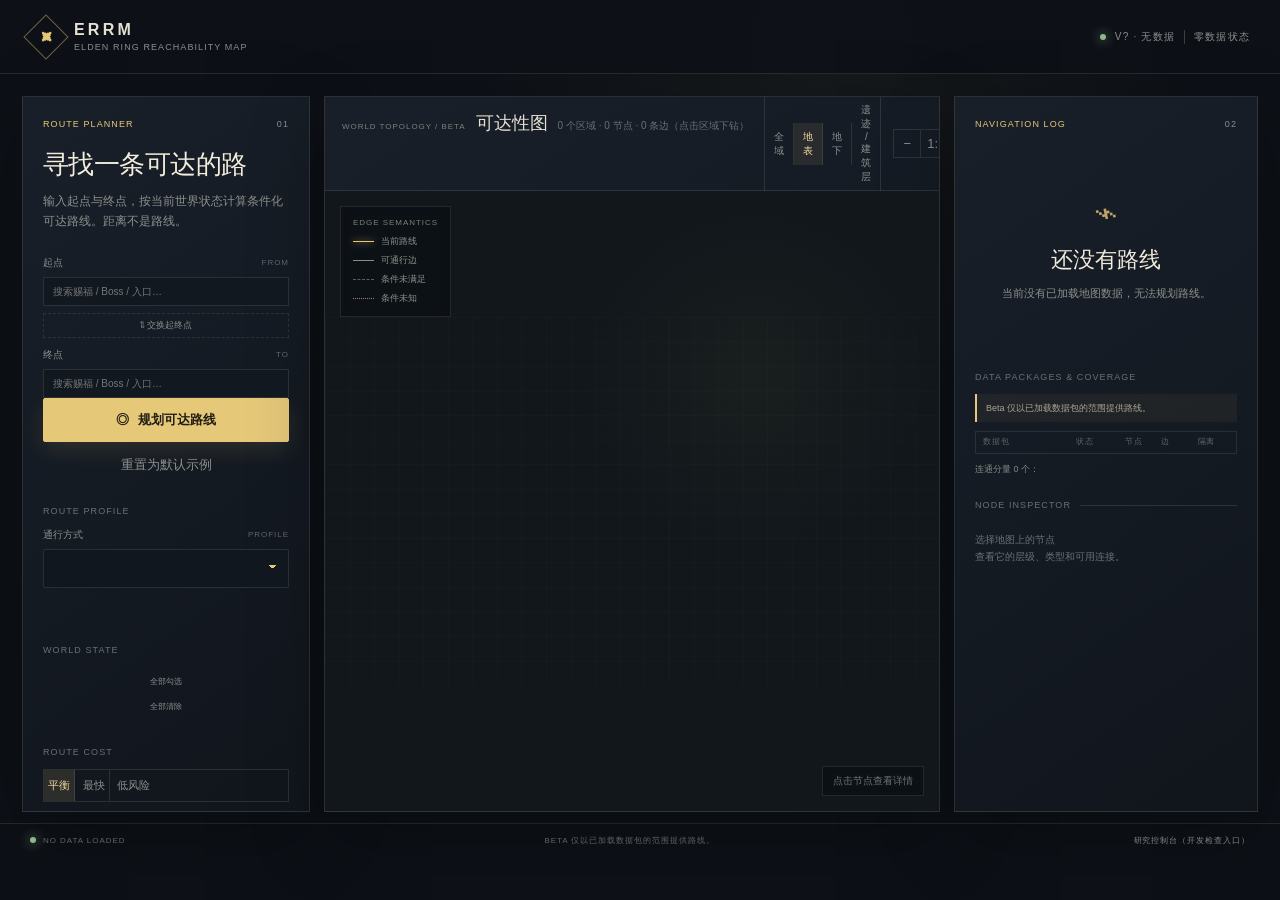
==== commit ed088daf: "chore: rebrand to official project name Elden Ring Reachability Map (ERRM) Replace the RUNE//PATH co" ====
--- a/index.html
+++ b/index.html
@@ -5,7 +5,7 @@
     <meta name="viewport" content="width=device-width, initial-scale=1, maximum-scale=1, user-scalable=no" />
     <meta name="theme-color" content="#0d1117" />
     <link rel="icon" href="data:image/svg+xml,%3Csvg xmlns='http://www.w3.org/2000/svg' viewBox='0 0 16 16'%3E%3Ctext y='13' font-size='13' fill='%23e9c979'%3E%E2%9C%A6%3C/text%3E%3C/svg%3E" />
-    <title>RUNE//PATH · 艾尔登法环拓扑路线规划器（Beta）</title>
+    <title>Elden Ring Reachability Map · 艾尔登法环可达性地图</title>
     <link rel="stylesheet" href="styles.css?v=v1-mobile2" />
   </head>
   <body>
@@ -14,8 +14,8 @@
         <div class="brand-lockup">
           <div class="brand-mark">✦</div>
           <div>
-            <div class="brand-name">RUNE<span>//</span>PATH</div>
-            <div class="brand-subtitle">THE LANDS BETWEEN · REACHABILITY GRAPH · BETA</div>
+            <div class="brand-name">ERRM</div>
+            <div class="brand-subtitle">ELDEN RING REACHABILITY MAP</div>
           </div>
         </div>
         <div class="topbar-meta">
--- a/styles.css
+++ b/styles.css
@@ -151,6 +151,7 @@
 .node-label { fill: #bbbbae; font-size: 10px; pointer-events: none; paint-order: stroke; stroke: #11171b; stroke-width: 4px; stroke-linejoin: round; }
 .node-label-hidden { display: none; }
 .node-region { fill: #6d7774; font-size: 7px; pointer-events: none; paint-order: stroke; stroke: #11171b; stroke-width: 3px; }
+.node-leader { stroke: rgba(157, 168, 161, 0.55); stroke-width: 1; pointer-events: none; }
 .node-group.selected .node-ring { stroke: var(--gold-bright); stroke-width: 2.4; filter: url(#route-glow); }
 .node-group.route-node .node-ring { stroke: var(--gold); }
 .node-group.origin .node-ring { stroke: var(--blue); }
@@ -292,7 +293,7 @@
   .layer-tab { padding-left: 6px; padding-right: 6px; }
 }
 
-/* ============ RUNE//PATH Beta player UI ============ */
+/* ============ Elden Ring Reachability Map Beta player UI ============ */
 
 /* combobox search */
 .combobox { position: relative; }
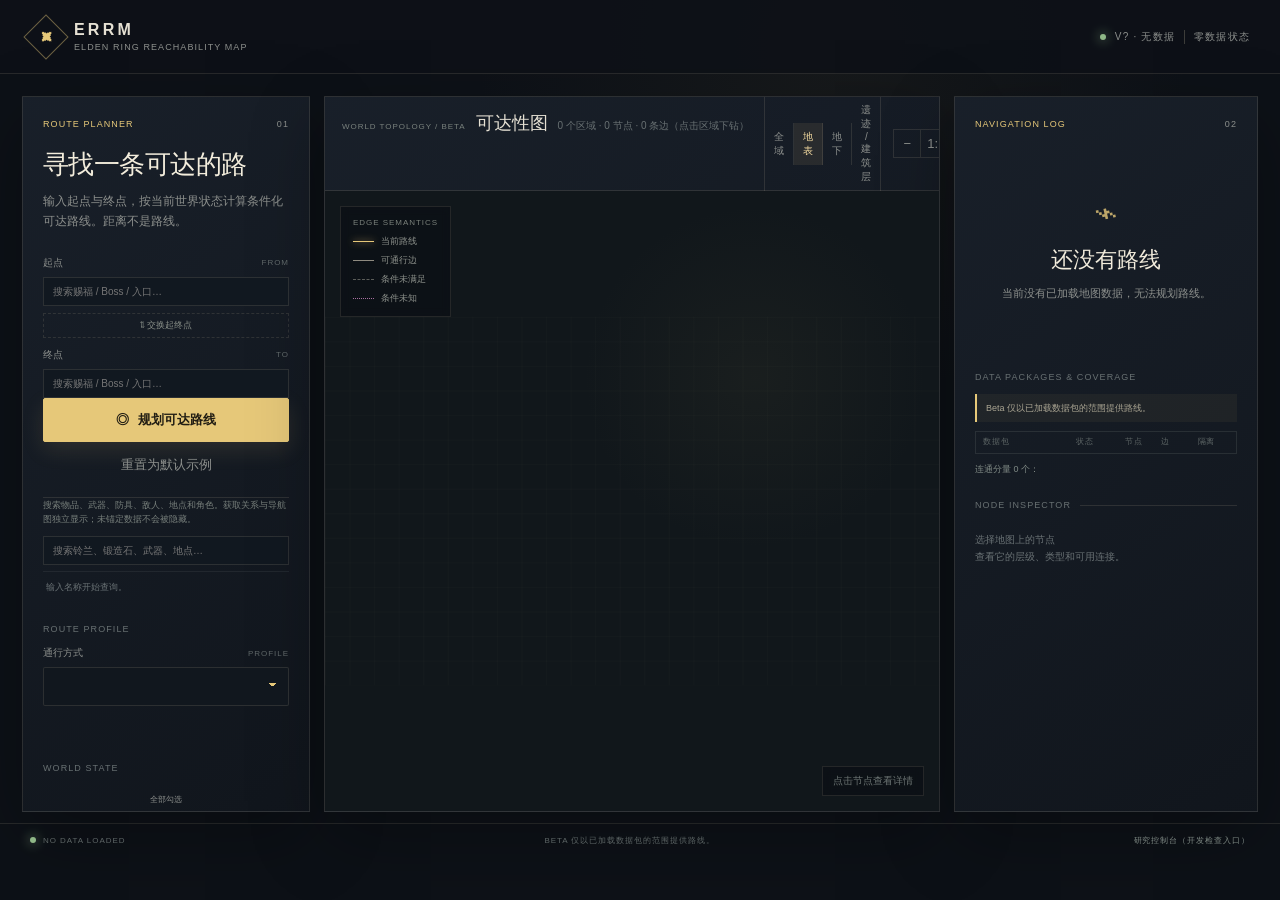
==== commit 4212604b: "feat: publish independent entity acquisition layer" ====
--- a/index.html
+++ b/index.html
@@ -50,6 +50,18 @@
 
           <button id="plan-route" class="primary-button"><span>◎</span> 规划可达路线</button>
           <button id="reset-route" class="ghost-button">重置为默认示例</button>
+
+          <details class="entity-browser" open>
+            <summary class="advanced-settings-summary">实体与获取查询</summary>
+            <p class="entity-browser-note">搜索物品、武器、防具、敌人、地点和角色。获取关系与导航图独立显示；未锚定数据不会被隐藏。</p>
+            <div class="entity-search-field">
+              <input id="entity-search" type="search" autocomplete="off" placeholder="搜索铃兰、锻造石、武器、地点…" />
+            </div>
+            <div id="entity-results" class="entity-results">
+              <div class="entity-placeholder">输入名称开始查询。</div>
+            </div>
+            <div id="entity-detail" class="entity-detail hidden"></div>
+          </details>
 
           <details class="advanced-settings">
             <summary class="advanced-settings-summary">世界状态与通行设置</summary>
--- a/styles.css
+++ b/styles.css
@@ -310,6 +310,42 @@
 .swap-button { width: 100%; border: 1px dashed var(--line); background: transparent; color: #8a9089; font-size: 9px; padding: 5px 0; margin: 7px 0 10px; cursor: pointer; }
 .swap-button:hover { color: var(--gold); border-color: rgba(230, 200, 121, .5); }
 
+/* independent entity/acquisition search; it is not a route-node combobox */
+.entity-browser { border-top: 1px solid var(--line); margin-top: 13px; }
+.entity-browser .advanced-settings-summary { min-height: 34px; font-size: 10px; }
+.entity-browser-note { color: #777f7b; font-size: 9px; line-height: 1.55; margin: 1px 0 9px; }
+.entity-search-field input { width: 100%; border: 1px solid var(--line); background: #111820; color: #b9b8a9; font-size: 10px; padding: 8px 9px; }
+.entity-search-field input:focus { outline: none; border-color: rgba(230, 200, 121, .55); }
+.entity-results { max-height: 230px; overflow-y: auto; margin-top: 6px; border-top: 1px solid rgba(119, 130, 127, .14); }
+.entity-result { width: 100%; display: flex; justify-content: space-between; gap: 7px; text-align: left; border: 0; border-bottom: 1px solid rgba(119, 130, 127, .12); background: transparent; color: inherit; padding: 7px 3px; cursor: pointer; }
+.entity-result:hover { background: rgba(230, 200, 121, .08); }
+.entity-result-copy { min-width: 0; display: flex; flex-direction: column; gap: 2px; }
+.entity-result-copy strong { color: #ded6bb; font-size: 10px; font-weight: 500; overflow: hidden; text-overflow: ellipsis; white-space: nowrap; }
+.entity-result-copy small { color: #737b78; font-size: 8px; overflow: hidden; text-overflow: ellipsis; white-space: nowrap; }
+.entity-result-meta { color: #9a9587; font-size: 8px; text-align: right; white-space: nowrap; }
+.entity-placeholder { color: #697174; font-size: 9px; line-height: 1.6; padding: 8px 3px; }
+.entity-detail { margin-top: 8px; border-top: 1px solid var(--line); }
+.entity-detail-card { padding: 10px 2px 3px; }
+.entity-detail-head { display: flex; justify-content: space-between; gap: 8px; }
+.entity-detail-head h3 { margin: 0; color: #f0eada; font-family: Georgia, serif; font-size: 16px; font-weight: 400; }
+.entity-detail-head span { display: block; color: var(--gold); font-size: 8px; margin-top: 3px; }
+.entity-detail-close { border: 0; background: transparent; color: #7f8984; cursor: pointer; font-size: 17px; line-height: 1; padding: 0 2px; }
+.entity-detail-en { color: #727a75; font-size: 8px; margin-top: 4px; }
+.entity-detail-status { display: flex; flex-direction: column; gap: 3px; margin-top: 9px; padding: 7px 8px; border-left: 2px solid rgba(230, 200, 121, .5); background: rgba(230, 200, 121, .05); font-size: 8px; line-height: 1.5; }
+.entity-detail-status strong { color: #c9b978; font-weight: 500; }
+.entity-detail-status span { color: #7f8984; }
+.entity-detail-route-actions { display: grid; gap: 5px; margin-top: 8px; }
+.entity-route-button { border: 1px solid rgba(230, 200, 121, .42); background: rgba(230, 200, 121, .06); color: #c9b978; font-size: 8px; padding: 6px 7px; text-align: left; cursor: pointer; }
+.entity-route-button:hover { border-color: rgba(230, 200, 121, .8); background: rgba(230, 200, 121, .12); }
+.entity-detail-route-note { color: #8c777b; font-size: 8px; line-height: 1.5; margin-top: 8px; }
+.entity-detail-section { margin-top: 10px; }
+.entity-detail-section-title { color: #727a75; font-size: 8px; margin-bottom: 4px; }
+.entity-detail-row { display: flex; justify-content: space-between; gap: 8px; padding: 4px 0; border-bottom: 1px solid rgba(119, 130, 127, .12); font-size: 8px; }
+.entity-detail-row strong { color: #ded6bb; font-weight: 500; }
+.entity-detail-row span { color: #7f8984; text-align: right; }
+.entity-detail-note, .entity-detail-source { color: #7f8984; font-size: 8px; line-height: 1.6; margin-top: 8px; }
+.entity-detail-source { border-top: 1px solid rgba(119, 130, 127, .14); padding-top: 7px; }
+
 .condition-toolbar { display: flex; gap: 6px; margin-bottom: 8px; }
 .ghost-button.small { font-size: 8px; padding: 4px 7px; }
 .condition-empty { color: #7f8984; font-size: 9px; padding: 8px 0; }
